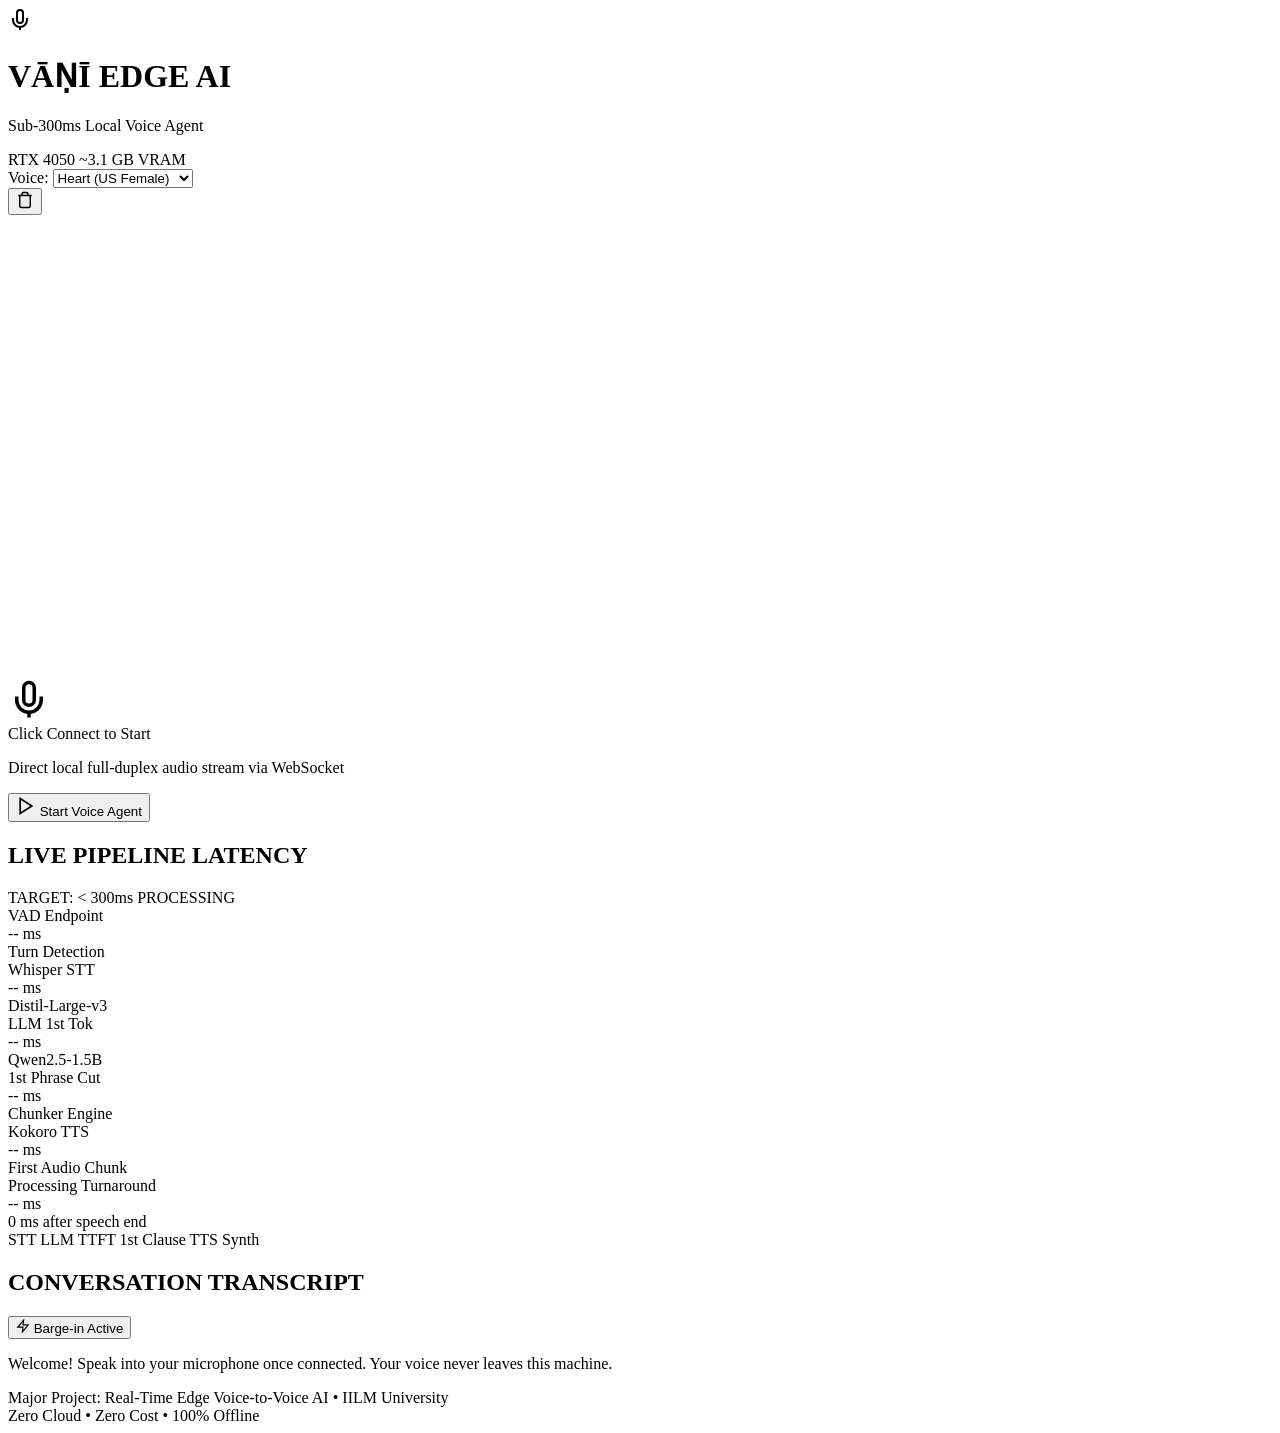
==== src/v2v/web/index.html @ 98d56e84 "Initial commit: Vani local voice-to-voice AI agent with adaptive endpointing and barge-in" ====
<!DOCTYPE html>
<html lang="en">
<head>
  <meta charset="UTF-8">
  <meta name="viewport" content="width=device-width, initial-scale=1.0">
  <title>Vāṇī — Real-Time Local Voice-to-Voice AI</title>
  <link rel="preconnect" href="https://fonts.googleapis.com">
  <link rel="preconnect" href="https://fonts.gstatic.com" crossorigin>
  <link href="https://fonts.googleapis.com/css2?family=Outfit:wght@300;400;500;600;700&family=JetBrains+Mono:wght@400;500;600&display=swap" rel="stylesheet">
  <link rel="stylesheet" href="/static/styles.css">
</head>
<body>
  <div class="app-container">
    <!-- Top Bar -->
    <header class="top-nav">
      <div class="brand">
        <div class="brand-logo">
          <div class="logo-pulse"></div>
          <svg width="24" height="24" viewBox="0 0 24 24" fill="none" stroke="currentColor" stroke-width="2">
            <path d="M12 2a3 3 0 0 0-3 3v7a3 3 0 0 0 6 0V5a3 3 0 0 0-3-3Z"></path>
            <path d="M19 10v2a7 7 0 0 1-14 0v-2"></path>
            <line x1="12" y1="19" x2="12" y2="22"></line>
          </svg>
        </div>
        <div class="brand-text">
          <h1>VĀṆĪ <span class="badge-edge">EDGE AI</span></h1>
          <p class="subtitle">Sub-300ms Local Voice Agent</p>
        </div>
      </div>

      <div class="nav-controls">
        <div class="telemetry-pill" id="gpu-pill">
          <span class="dot-online"></span>
          <span id="gpu-name">RTX 4050</span>
          <span class="vram-stat" id="vram-stat">~3.1 GB VRAM</span>
        </div>

        <div class="voice-picker-wrapper">
          <label for="voice-select">Voice:</label>
          <select id="voice-select" class="dropdown">
            <option value="af_heart">Heart (US Female)</option>
            <option value="af_bella">Bella (US Female)</option>
            <option value="af_nicole">Nicole (US Female)</option>
            <option value="am_michael">Michael (US Male)</option>
            <option value="am_adam">Adam (US Male)</option>
            <option value="bf_emma">Emma (UK Female)</option>
            <option value="bm_george">George (UK Male)</option>
          </select>
        </div>

        <button id="clear-btn" class="icon-btn" title="Clear Conversation Memory">
          <svg width="18" height="18" viewBox="0 0 24 24" fill="none" stroke="currentColor" stroke-width="2">
            <path d="M3 6h18"></path>
            <path d="M19 6v14c0 1-1 2-2 2H7c-1 0-2-1-2-2V6"></path>
            <path d="M8 6V4c0-1 1-2 2-2h4c1 0 2 1 2 2v2"></path>
          </svg>
        </button>
      </div>
    </header>

    <!-- Main Hero Area: Visualizer & Turn Latency Breakdown -->
    <main class="main-content">
      <div class="visualizer-stage">
        <div class="orb-container">
          <canvas id="orb-canvas" width="460" height="460"></canvas>
          <div class="orb-halo"></div>
          <div class="orb-center-icon" id="orb-center-icon">
            <svg class="state-icon mic-icon" width="42" height="42" viewBox="0 0 24 24" fill="none" stroke="currentColor" stroke-width="2">
              <path d="M12 2a3 3 0 0 0-3 3v7a3 3 0 0 0 6 0V5a3 3 0 0 0-3-3Z"></path>
              <path d="M19 10v2a7 7 0 0 1-14 0v-2"></path>
              <line x1="12" y1="19" x2="12" y2="22"></line>
            </svg>
          </div>
        </div>

        <div class="status-indicator">
          <span class="status-badge" id="status-badge">Click Connect to Start</span>
          <p class="status-hint" id="status-hint">Direct local full-duplex audio stream via WebSocket</p>
        </div>

        <div class="action-buttons">
          <button id="connect-btn" class="btn btn-primary">
            <svg width="20" height="20" viewBox="0 0 24 24" fill="none" stroke="currentColor" stroke-width="2">
              <polygon points="5 3 19 12 5 21 5 3"></polygon>
            </svg>
            <span id="connect-btn-text">Start Voice Agent</span>
          </button>
        </div>
      </div>

      <!-- Real-Time Latency Breakdown & Waterfall Panel -->
      <section class="telemetry-panel">
        <div class="panel-header">
          <h2>LIVE PIPELINE LATENCY</h2>
          <span class="target-chip">TARGET: &lt; 300ms PROCESSING</span>
        </div>

        <div class="latency-grid">
          <div class="metric-card" id="card-endpoint">
            <div class="metric-label">VAD Endpoint</div>
            <div class="metric-val" id="val-endpoint">-- ms</div>
            <div class="metric-sub">Turn Detection</div>
          </div>
          <div class="metric-card" id="card-stt">
            <div class="metric-label">Whisper STT</div>
            <div class="metric-val" id="val-stt">-- ms</div>
            <div class="metric-sub">Distil-Large-v3</div>
          </div>
          <div class="metric-card" id="card-llm">
            <div class="metric-label">LLM 1st Tok</div>
            <div class="metric-val" id="val-llm">-- ms</div>
            <div class="metric-sub">Qwen2.5-1.5B</div>
          </div>
          <div class="metric-card" id="card-phrase">
            <div class="metric-label">1st Phrase Cut</div>
            <div class="metric-val" id="val-phrase">-- ms</div>
            <div class="metric-sub">Chunker Engine</div>
          </div>
          <div class="metric-card" id="card-tts">
            <div class="metric-label">Kokoro TTS</div>
            <div class="metric-val" id="val-tts">-- ms</div>
            <div class="metric-sub">First Audio Chunk</div>
          </div>
          <div class="metric-card highlight-card" id="card-total">
            <div class="metric-label">Processing Turnaround</div>
            <div class="metric-val" id="val-total">-- ms</div>
            <div class="metric-sub" id="val-full-sub">0 ms after speech end</div>
          </div>
        </div>

        <!-- Waterfall Timeline Progress Bar -->
        <div class="waterfall-container">
          <div class="waterfall-bar" id="waterfall-bar">
            <div class="stage-bar stage-stt" id="bar-stt" title="STT"></div>
            <div class="stage-bar stage-llm" id="bar-llm" title="LLM TTFT"></div>
            <div class="stage-bar stage-phrase" id="bar-phrase" title="Phrase Chunker"></div>
            <div class="stage-bar stage-tts" id="bar-tts" title="Kokoro TTS"></div>
          </div>
          <div class="waterfall-legend">
            <span><i class="dot dot-stt"></i> STT</span>
            <span><i class="dot dot-llm"></i> LLM TTFT</span>
            <span><i class="dot dot-phrase"></i> 1st Clause</span>
            <span><i class="dot dot-tts"></i> TTS Synth</span>
          </div>
        </div>
      </section>

      <!-- Live Dialogue Feed -->
      <section class="dialogue-panel">
        <div class="panel-header">
          <h2>CONVERSATION TRANSCRIPT</h2>
          <button type="button" id="barge-in-toggle" class="barge-in-badge" title="Click to toggle barge-in (interruption)">
            <svg width="14" height="14" viewBox="0 0 24 24" fill="none" stroke="currentColor" stroke-width="2">
              <path d="M13 2L3 14h9l-1 8 10-12h-9l1-8z"></path>
            </svg>
            <span id="barge-in-text">Barge-in Active</span>
          </button>
        </div>
        <div class="messages-container" id="messages-container">
          <div class="system-welcome">
            <p>Welcome! Speak into your microphone once connected. Your voice never leaves this machine.</p>
          </div>
        </div>
      </section>
    </main>

    <!-- Footer -->
    <footer class="app-footer">
      <div class="footer-left">
        <span>Major Project: Real-Time Edge Voice-to-Voice AI</span>
        <span class="sep">•</span>
        <span>IILM University</span>
      </div>
      <div class="footer-right">
        <span>Zero Cloud • Zero Cost • 100% Offline</span>
      </div>
    </footer>
  </div>

  <script src="/static/app.js"></script>
</body>
</html>
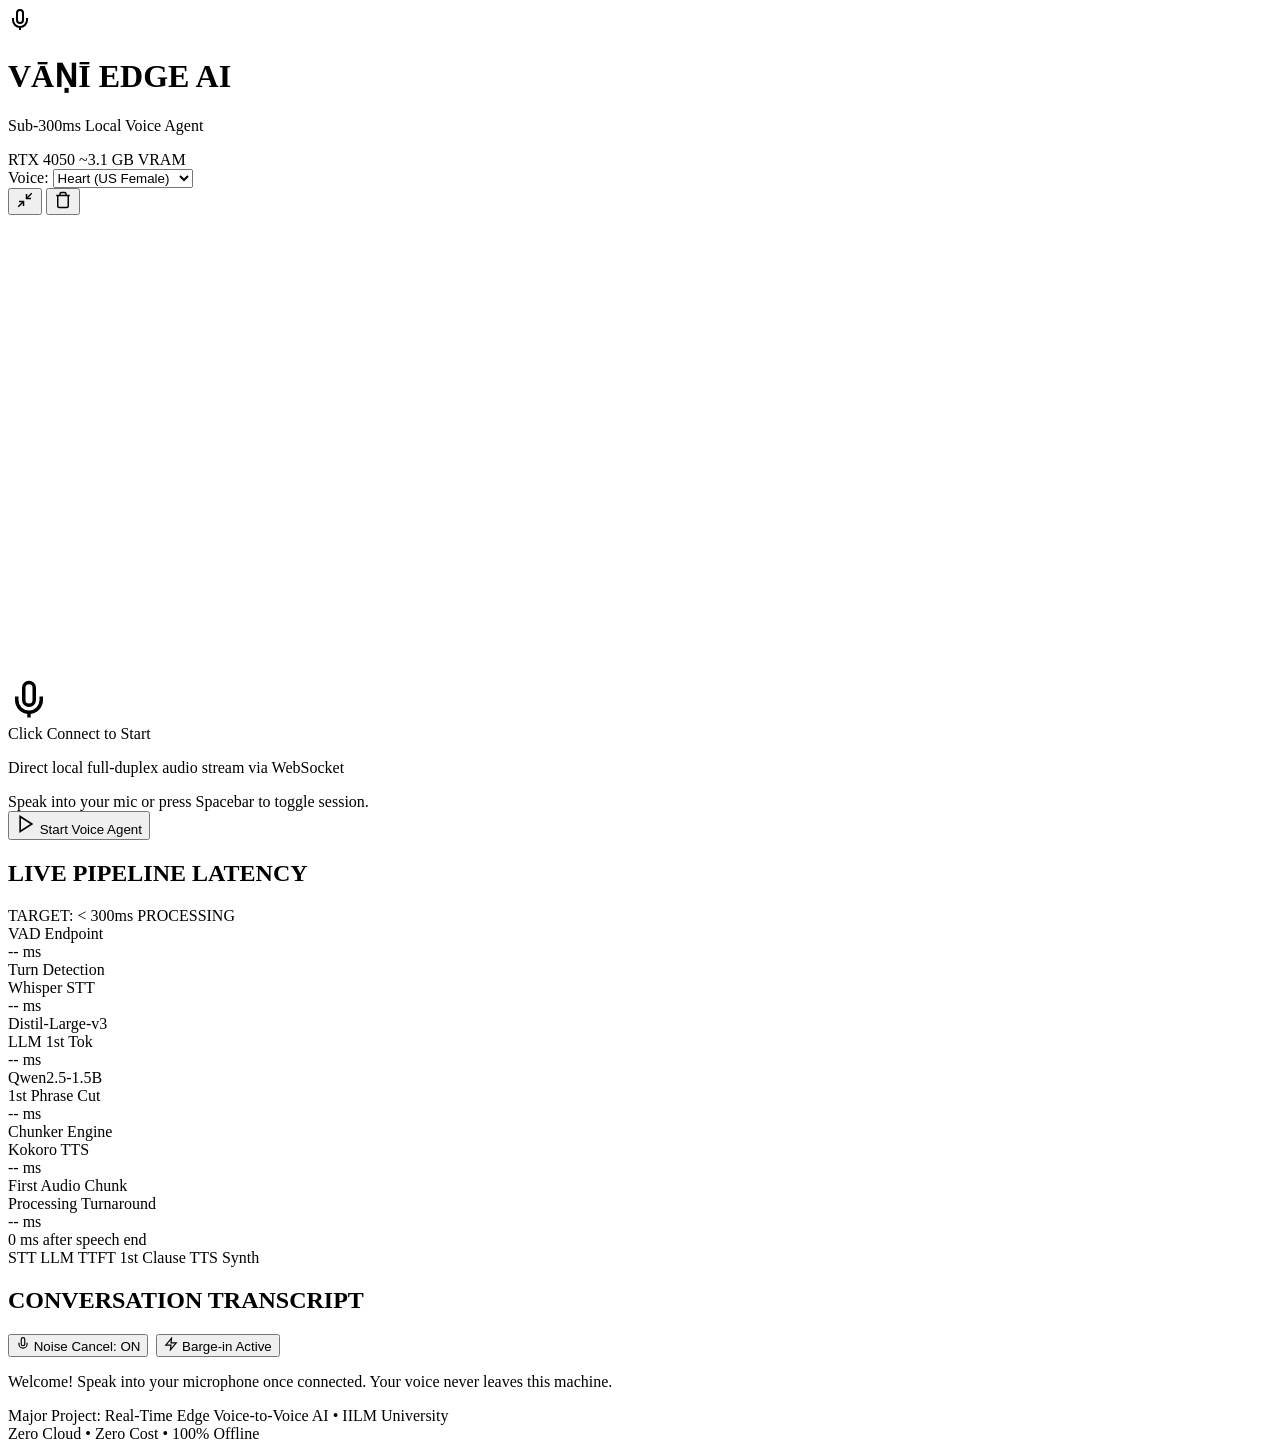
==== commit 05e7a9df: "Add Vani Desktop App, PC Agent tools, Local RAG, File Manager, CodeGen, and Memory/Timers" ====
--- a/src/v2v/web/index.html
+++ b/src/v2v/web/index.html
@@ -3,11 +3,14 @@
 <head>
   <meta charset="UTF-8">
   <meta name="viewport" content="width=device-width, initial-scale=1.0">
+  <meta name="theme-color" content="#090b12">
   <title>Vāṇī — Real-Time Local Voice-to-Voice AI</title>
+  <link rel="icon" type="image/svg+xml" href="/static/icon.svg">
+  <link rel="manifest" href="/static/manifest.json">
   <link rel="preconnect" href="https://fonts.googleapis.com">
   <link rel="preconnect" href="https://fonts.gstatic.com" crossorigin>
   <link href="https://fonts.googleapis.com/css2?family=Outfit:wght@300;400;500;600;700&family=JetBrains+Mono:wght@400;500;600&display=swap" rel="stylesheet">
-  <link rel="stylesheet" href="/static/styles.css">
+  <link rel="stylesheet" href="/static/styles.css?v=6">
 </head>
 <body>
   <div class="app-container">
@@ -48,6 +51,15 @@
           </select>
         </div>
 
+        <button id="mini-mode-btn" class="icon-btn" title="Toggle Compact Mini-Orb Mode (Ctrl+M)">
+          <svg width="18" height="18" viewBox="0 0 24 24" fill="none" stroke="currentColor" stroke-width="2">
+            <polyline points="4 14 10 14 10 20"></polyline>
+            <polyline points="20 10 14 10 14 4"></polyline>
+            <line x1="14" y1="10" x2="21" y2="3"></line>
+            <line x1="3" y1="21" x2="10" y2="14"></line>
+          </svg>
+        </button>
+
         <button id="clear-btn" class="icon-btn" title="Clear Conversation Memory">
           <svg width="18" height="18" viewBox="0 0 24 24" fill="none" stroke="currentColor" stroke-width="2">
             <path d="M3 6h18"></path>
@@ -78,6 +90,10 @@
           <p class="status-hint" id="status-hint">Direct local full-duplex audio stream via WebSocket</p>
         </div>
 
+        <div class="mini-transcript-preview" id="mini-transcript-preview">
+          Speak into your mic or press Spacebar to toggle session.
+        </div>
+
         <div class="action-buttons">
           <button id="connect-btn" class="btn btn-primary">
             <svg width="20" height="20" viewBox="0 0 24 24" fill="none" stroke="currentColor" stroke-width="2">
@@ -149,12 +165,21 @@
       <section class="dialogue-panel">
         <div class="panel-header">
           <h2>CONVERSATION TRANSCRIPT</h2>
-          <button type="button" id="barge-in-toggle" class="barge-in-badge" title="Click to toggle barge-in (interruption)">
-            <svg width="14" height="14" viewBox="0 0 24 24" fill="none" stroke="currentColor" stroke-width="2">
-              <path d="M13 2L3 14h9l-1 8 10-12h-9l1-8z"></path>
-            </svg>
-            <span id="barge-in-text">Barge-in Active</span>
-          </button>
+          <div style="display: flex; gap: 0.5rem; align-items: center;">
+            <button type="button" id="noise-cancel-toggle" class="barge-in-badge" title="Toggle microphone Noise Cancellation & Noise Gate">
+              <svg width="14" height="14" viewBox="0 0 24 24" fill="none" stroke="currentColor" stroke-width="2">
+                <path d="M12 1a3 3 0 0 0-3 3v8a3 3 0 0 0 6 0V4a3 3 0 0 0-3-3z"></path>
+                <path d="M19 10v2a7 7 0 0 1-14 0v-2"></path>
+              </svg>
+              <span id="noise-cancel-text">Noise Cancel: ON</span>
+            </button>
+            <button type="button" id="barge-in-toggle" class="barge-in-badge" title="Click to toggle barge-in (interruption)">
+              <svg width="14" height="14" viewBox="0 0 24 24" fill="none" stroke="currentColor" stroke-width="2">
+                <path d="M13 2L3 14h9l-1 8 10-12h-9l1-8z"></path>
+              </svg>
+              <span id="barge-in-text">Barge-in Active</span>
+            </button>
+          </div>
         </div>
         <div class="messages-container" id="messages-container">
           <div class="system-welcome">
@@ -177,6 +202,6 @@
     </footer>
   </div>
 
-  <script src="/static/app.js"></script>
+  <script src="/static/app.js?v=6"></script>
 </body>
 </html>
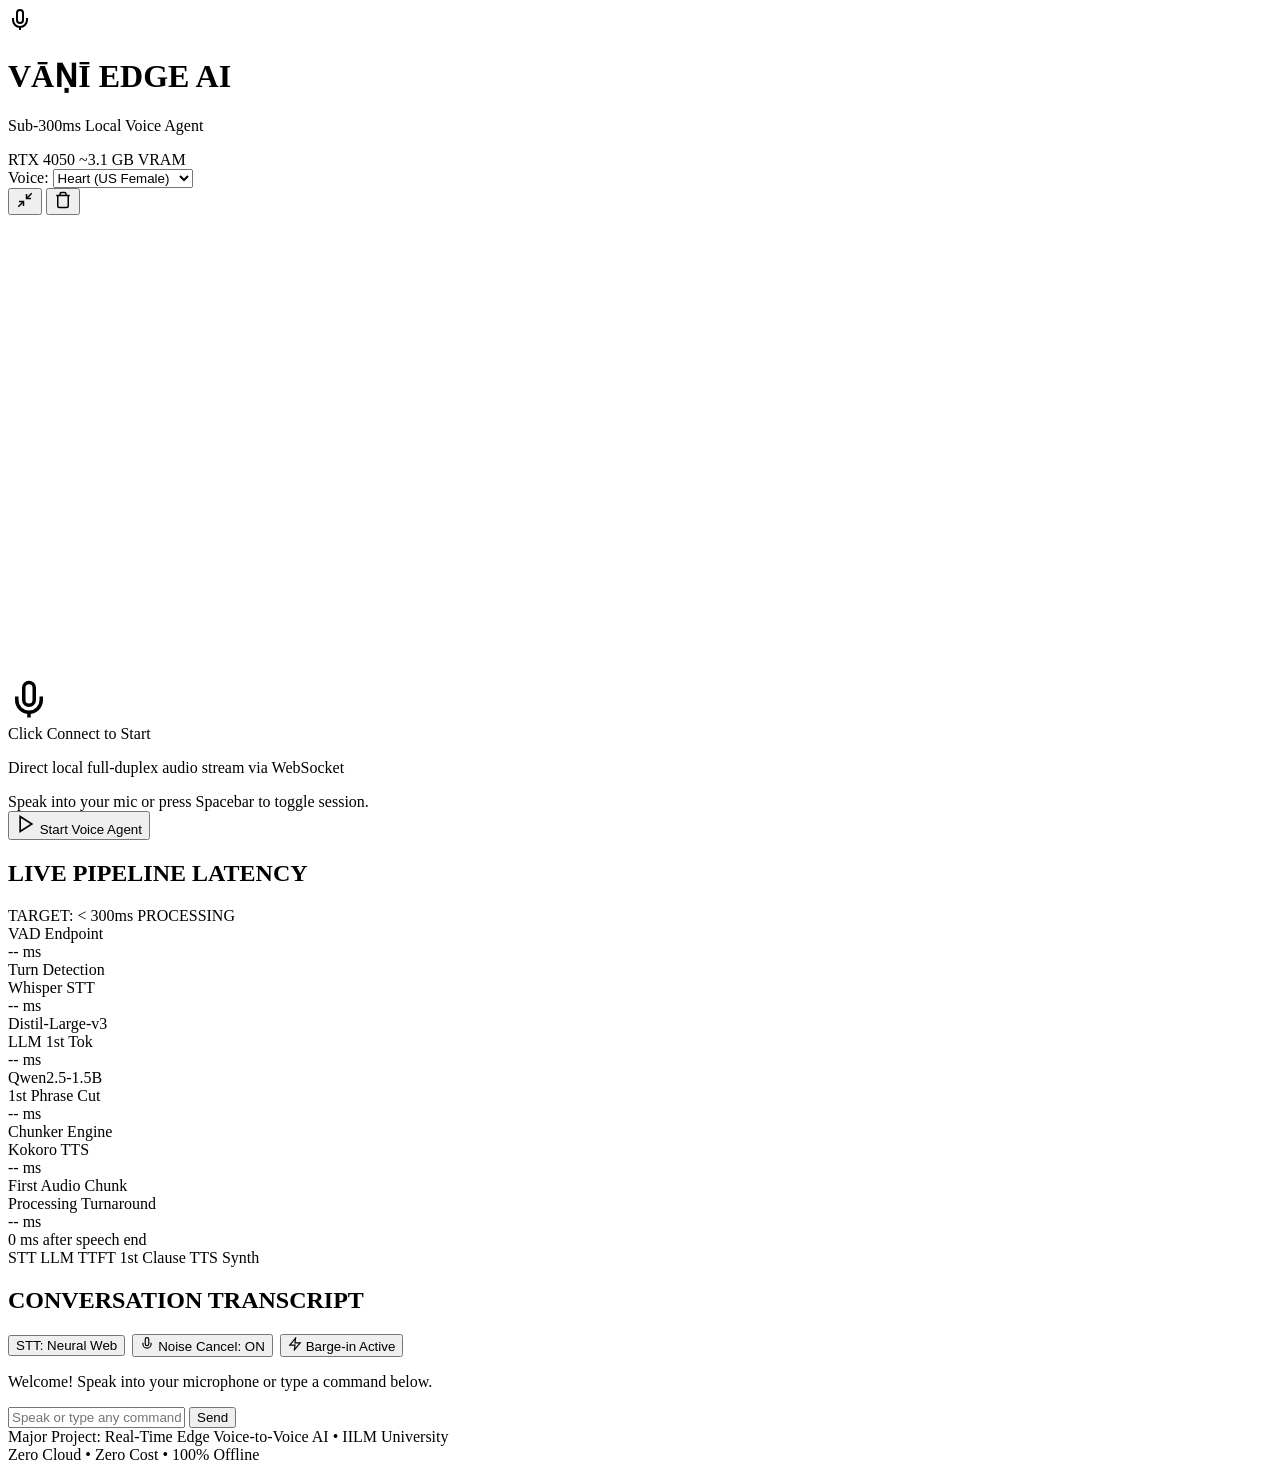
==== commit aea8fb85: "Upgrade STT (Neural Web + tuned Whisper), Antigravity-style file code gen, and LangGraph agent build" ====
--- a/src/v2v/web/index.html
+++ b/src/v2v/web/index.html
@@ -10,7 +10,7 @@
   <link rel="preconnect" href="https://fonts.googleapis.com">
   <link rel="preconnect" href="https://fonts.gstatic.com" crossorigin>
   <link href="https://fonts.googleapis.com/css2?family=Outfit:wght@300;400;500;600;700&family=JetBrains+Mono:wght@400;500;600&display=swap" rel="stylesheet">
-  <link rel="stylesheet" href="/static/styles.css?v=6">
+  <link rel="stylesheet" href="/static/styles.css?v=7">
 </head>
 <body>
   <div class="app-container">
@@ -165,7 +165,10 @@
       <section class="dialogue-panel">
         <div class="panel-header">
           <h2>CONVERSATION TRANSCRIPT</h2>
-          <div style="display: flex; gap: 0.5rem; align-items: center;">
+          <div style="display: flex; gap: 0.45rem; align-items: center; flex-wrap: wrap;">
+            <button type="button" id="stt-mode-toggle" class="barge-in-badge" title="Switch between Browser Neural STT (ultra-low WER) and Local Whisper CUDA">
+              <span id="stt-mode-text">STT: Neural Web</span>
+            </button>
             <button type="button" id="noise-cancel-toggle" class="barge-in-badge" title="Toggle microphone Noise Cancellation & Noise Gate">
               <svg width="14" height="14" viewBox="0 0 24 24" fill="none" stroke="currentColor" stroke-width="2">
                 <path d="M12 1a3 3 0 0 0-3 3v8a3 3 0 0 0 6 0V4a3 3 0 0 0-3-3z"></path>
@@ -183,9 +186,13 @@
         </div>
         <div class="messages-container" id="messages-container">
           <div class="system-welcome">
-            <p>Welcome! Speak into your microphone once connected. Your voice never leaves this machine.</p>
-          </div>
-        </div>
+            <p>Welcome! Speak into your microphone or type a command below.</p>
+          </div>
+        </div>
+        <form id="quick-cmd-form" class="quick-cmd-bar">
+          <input type="text" id="quick-cmd-input" placeholder="Speak or type any command (e.g., Create a LangGraph agent for research)..." autocomplete="off" />
+          <button type="submit" class="btn-send-cmd">Send</button>
+        </form>
       </section>
     </main>
 
@@ -202,6 +209,6 @@
     </footer>
   </div>
 
-  <script src="/static/app.js?v=6"></script>
+  <script src="/static/app.js?v=7"></script>
 </body>
 </html>
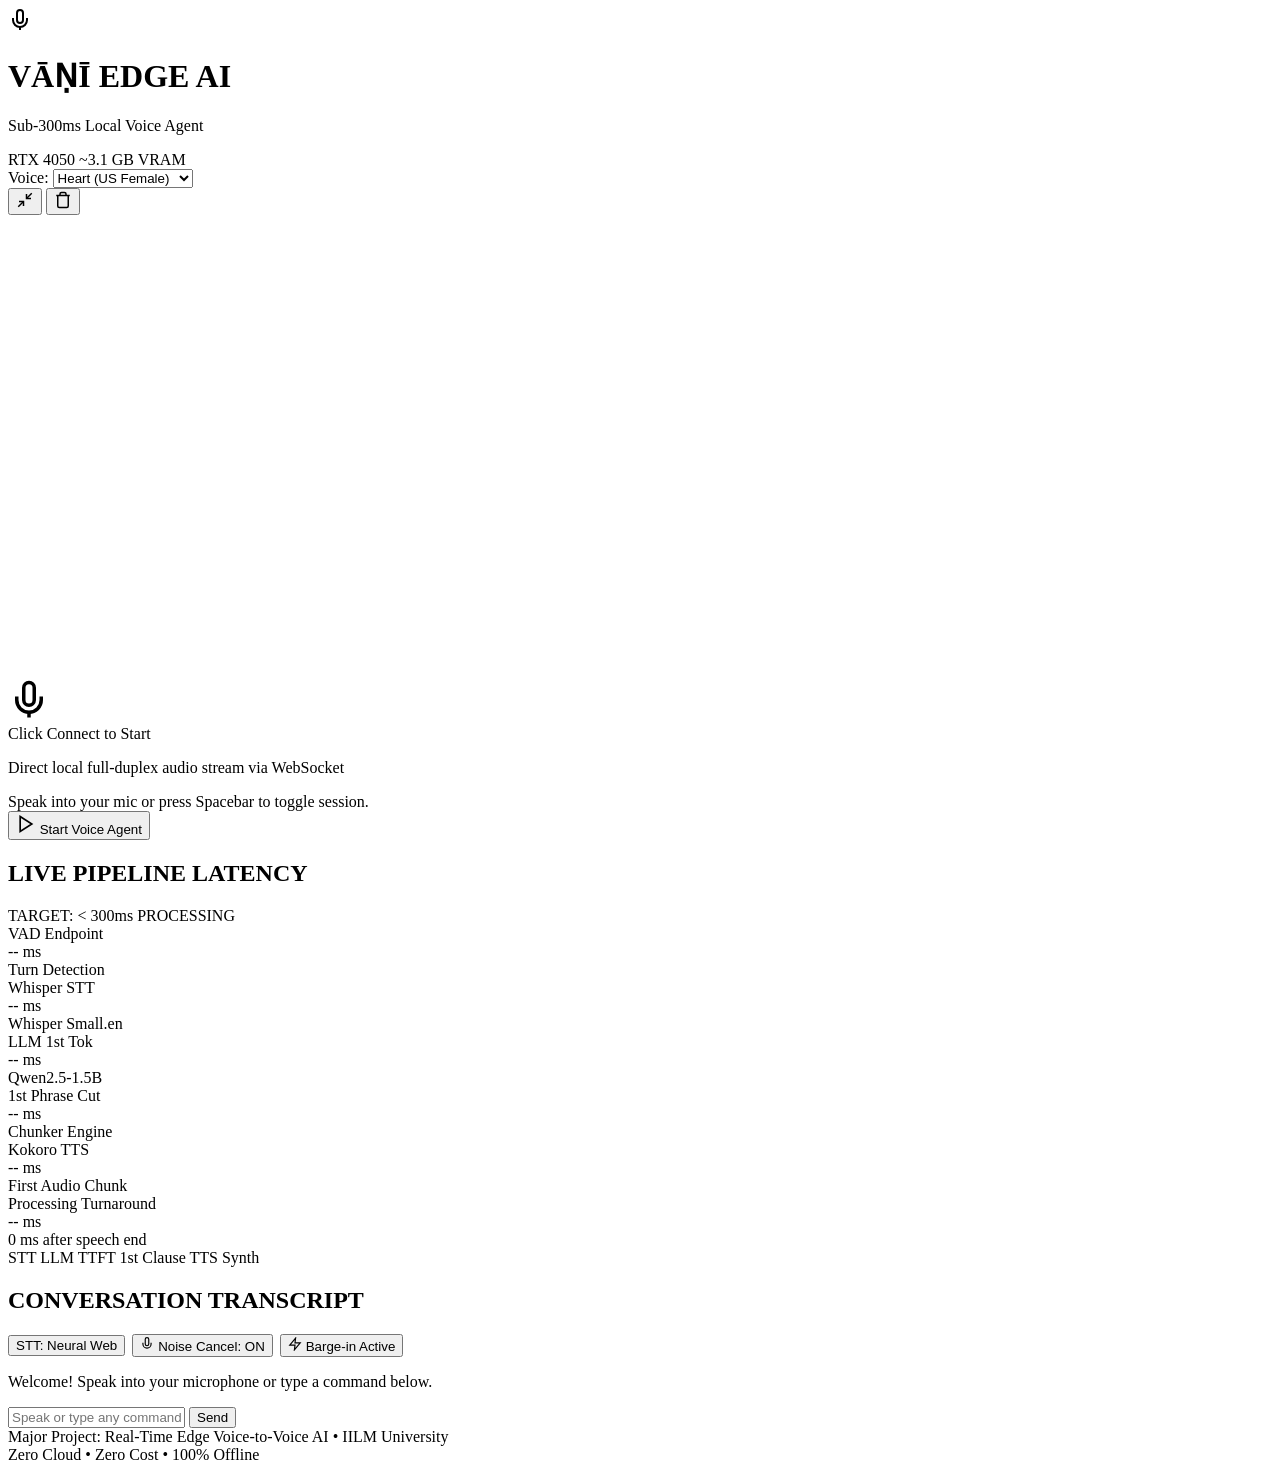
==== commit 297efd39: "Fix folder listing, file location reveal, show-code-in-chat, web-app intent, and Pomodoro STT" ====
--- a/src/v2v/web/index.html
+++ b/src/v2v/web/index.html
@@ -120,7 +120,7 @@
           <div class="metric-card" id="card-stt">
             <div class="metric-label">Whisper STT</div>
             <div class="metric-val" id="val-stt">-- ms</div>
-            <div class="metric-sub">Distil-Large-v3</div>
+            <div class="metric-sub" id="val-stt-model">Whisper Small.en</div>
           </div>
           <div class="metric-card" id="card-llm">
             <div class="metric-label">LLM 1st Tok</div>
